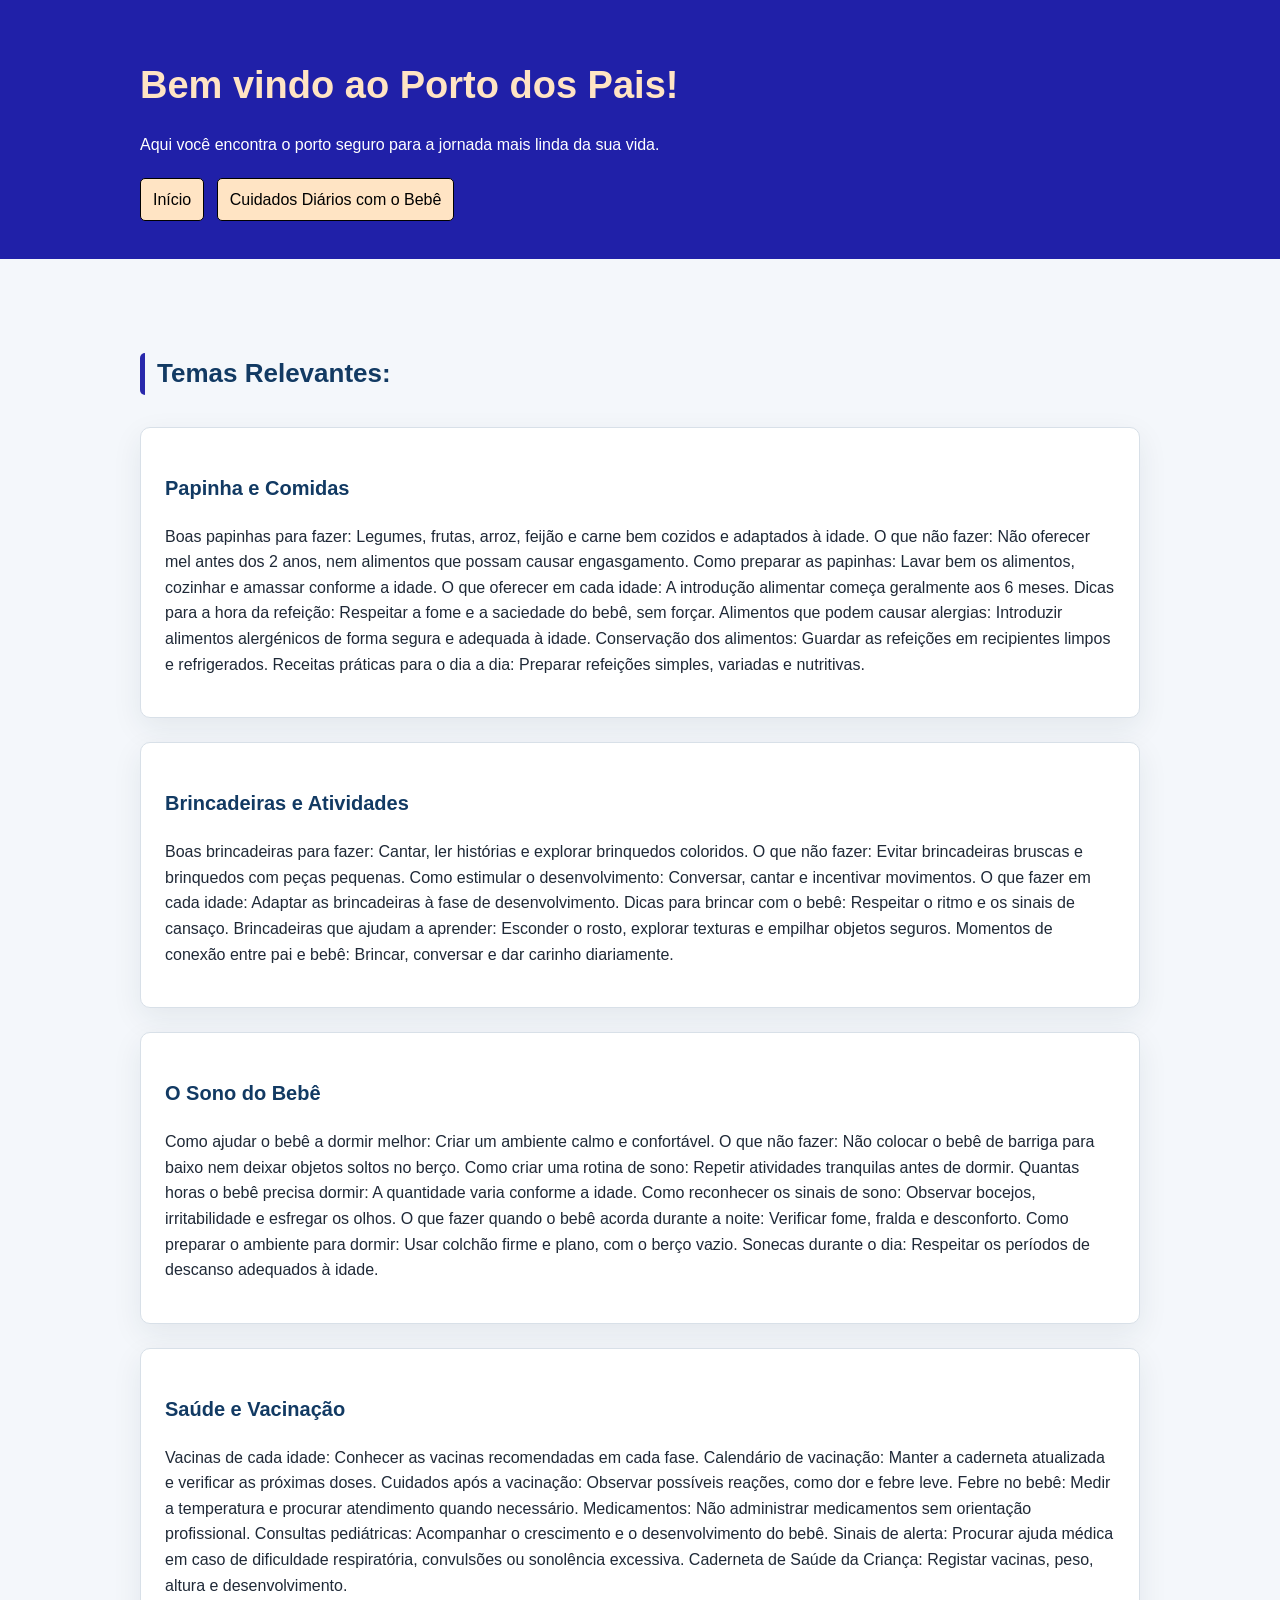
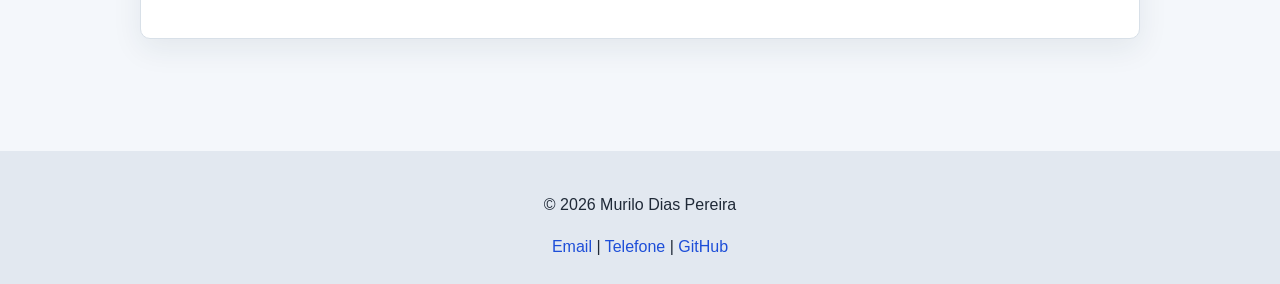
==== index.html @ 5751b0df "Criação de site para auxiliar novos pais" ====
<!DOCTYPE html>
<html lang="pt-br">

<head>
    <meta charset="UTF-8">
    <meta name="viewport" content="width=device-width, initial-scale=1.0">
    <title>Porto dos Pais</title>
    <link rel="stylesheet" href="./style/style.css">
</head>

<body>
    <header class="cabecalho">
        <div class="container">

            <h1>Bem vindo ao Porto dos Pais!</h1>

            <p class="subtitulo"> Aqui você encontra o porto seguro para a jornada mais linda da sua vida.</p>

            <nav class="menu-principal">
                <ul class="menu-lista">
                    <li><a class="menu-link" href="index.html">Início</a></li>
                    <li><a class="menu-link" href="./pages/cuidadosdiarios.html">Cuidados Diários com o Bebê</a></li>
                </ul>
            </nav>

        </div>
    </header>
    <main>
        <section class="secao">
            <div class="container">
                <h2 class="titulo-secao">Temas Relevantes:</h2>

                <div class="grade-cards">
                    <article class="card">
                        <h3>Papinha e Comidas</h3>
                        <p>Boas papinhas para fazer: Legumes, frutas, arroz, feijão e carne bem cozidos e adaptados à
                            idade.
                            O que não fazer: Não oferecer mel antes dos 2 anos, nem alimentos que possam causar
                            engasgamento.
                            Como preparar as papinhas: Lavar bem os alimentos, cozinhar e amassar conforme a idade.
                            O que oferecer em cada idade: A introdução alimentar começa geralmente aos 6 meses.
                            Dicas para a hora da refeição: Respeitar a fome e a saciedade do bebê, sem forçar.
                            Alimentos que podem causar alergias: Introduzir alimentos alergénicos de forma segura e
                            adequada à idade.
                            Conservação dos alimentos: Guardar as refeições em recipientes limpos e refrigerados.
                            Receitas práticas para o dia a dia: Preparar refeições simples, variadas e nutritivas.</p>
                    </article>
                    <article class="card">
                        <h3>Brincadeiras e Atividades</h3>
                        <p>Boas brincadeiras para fazer: Cantar, ler histórias e explorar brinquedos coloridos.
                            O que não fazer: Evitar brincadeiras bruscas e brinquedos com peças pequenas.
                            Como estimular o desenvolvimento: Conversar, cantar e incentivar movimentos.
                            O que fazer em cada idade: Adaptar as brincadeiras à fase de desenvolvimento.
                            Dicas para brincar com o bebê: Respeitar o ritmo e os sinais de cansaço.
                            Brincadeiras que ajudam a aprender: Esconder o rosto, explorar texturas e empilhar objetos
                            seguros.
                            Momentos de conexão entre pai e bebê: Brincar, conversar e dar carinho diariamente.</p>
                    </article>
                    <article class="card">
                        <h3>O Sono do Bebê</h3>
                        <p>Como ajudar o bebê a dormir melhor: Criar um ambiente calmo e confortável.
                            O que não fazer: Não colocar o bebê de barriga para baixo nem deixar objetos soltos no
                            berço.
                            Como criar uma rotina de sono: Repetir atividades tranquilas antes de dormir.
                            Quantas horas o bebê precisa dormir: A quantidade varia conforme a idade.
                            Como reconhecer os sinais de sono: Observar bocejos, irritabilidade e esfregar os olhos.
                            O que fazer quando o bebê acorda durante a noite: Verificar fome, fralda e desconforto.
                            Como preparar o ambiente para dormir: Usar colchão firme e plano, com o berço vazio.
                            Sonecas durante o dia: Respeitar os períodos de descanso adequados à idade.</p>
                    </article>
                    <article class="card">
                        <h3>Saúde e Vacinação</h3>
                        <p>Vacinas de cada idade: Conhecer as vacinas recomendadas em cada fase.
                            Calendário de vacinação: Manter a caderneta atualizada e verificar as próximas doses.
                            Cuidados após a vacinação: Observar possíveis reações, como dor e febre leve.
                            Febre no bebê: Medir a temperatura e procurar atendimento quando necessário.
                            Medicamentos: Não administrar medicamentos sem orientação profissional.
                            Consultas pediátricas: Acompanhar o crescimento e o desenvolvimento do bebê.
                            Sinais de alerta: Procurar ajuda médica em caso de dificuldade respiratória, convulsões ou
                            sonolência excessiva.
                            Caderneta de Saúde da Criança: Registar vacinas, peso, altura e desenvolvimento.</p>
                    </article>
                </div>

            </div>
        </section>
    </main>
    <footer class="rodape">
        <div class="container">
            <p>&copy; 2026 Murilo Dias Pereira</p>

            <adress>
                <a href="mailto:pereiramurilodias@gmail.com">Email</a>
                <span> | </span>
                <a href="tel:+5515987654321">Telefone</a>
                <span> | </span>
                <a href="https://github.com/MuriloDias10" target="_blank">GitHub</a>
            </adress>

        </div>
    </footer>
</body>

</html>
---- style/style.css ----
* {
    box-sizing: border-box;
}

body {
    margin: 0;

    background-color: #f4f7fb;
    color: #1f2937;

    font-family: Arial, Helvetica, sans-serif;
    font-size: 16px;
    line-height: 1.6;
}

h1,
h2,
h3 {
    color: #123a63;
}

h1 {
    font-size: 38px;
    margin-bottom: 10px;
}

h2 {
    font-size: 26px;
}

h3 {
    font-size: 20px;
}

a {
    color: #1d4ed8;
}

.container {
    width: 90%;
    max-width: 1000px;
    margin: 0 auto;
}

.cabecalho {
    background-color: #2020a8;
    color: white;
    padding: 30px 0;
}

.cabecalho h1 {
    color: bisque;
}

.subtitulo {
    max-width: 700px;
}

.menu-lista {
    margin: 20px 0 0;
    padding: 0;

    list-style: none;
}

.menu-lista li {
    display: inline-block;

    margin-right: 8px;
    margin-bottom: 8px;
}

.menu-link {
    display: inline-block;

    padding: 8px 12px;

    background-color: bisque;
    color: black;

    border: 1px solid black;
    border-radius: 5px;

    text-decoration: none;
}

.secao {
    padding: 72px 0;
}

.titulo-secao {
    margin-bottom: 32px;
    padding-left: 12px;

    border-left: 5px solid #2929ac;
    border-radius: 5px;
}

.grade-cards {
    display: grid;
    gap: 24px;
}

.card {
    padding: 24px;
    background-color: #fff;
    border: 1px solid #d8e0e8;
    border-radius: 10px;
    box-shadow: 0 10px 30px rgba(20, 45, 70, 0.08);
}

.rodape {
    margin-top: 40px;
    padding: 25px;
    background-color: #e2e8f0;
    text-align: center;
}

.rodape address {
    font-style: normal;
}

.rodape a {
    text-decoration: none;
}
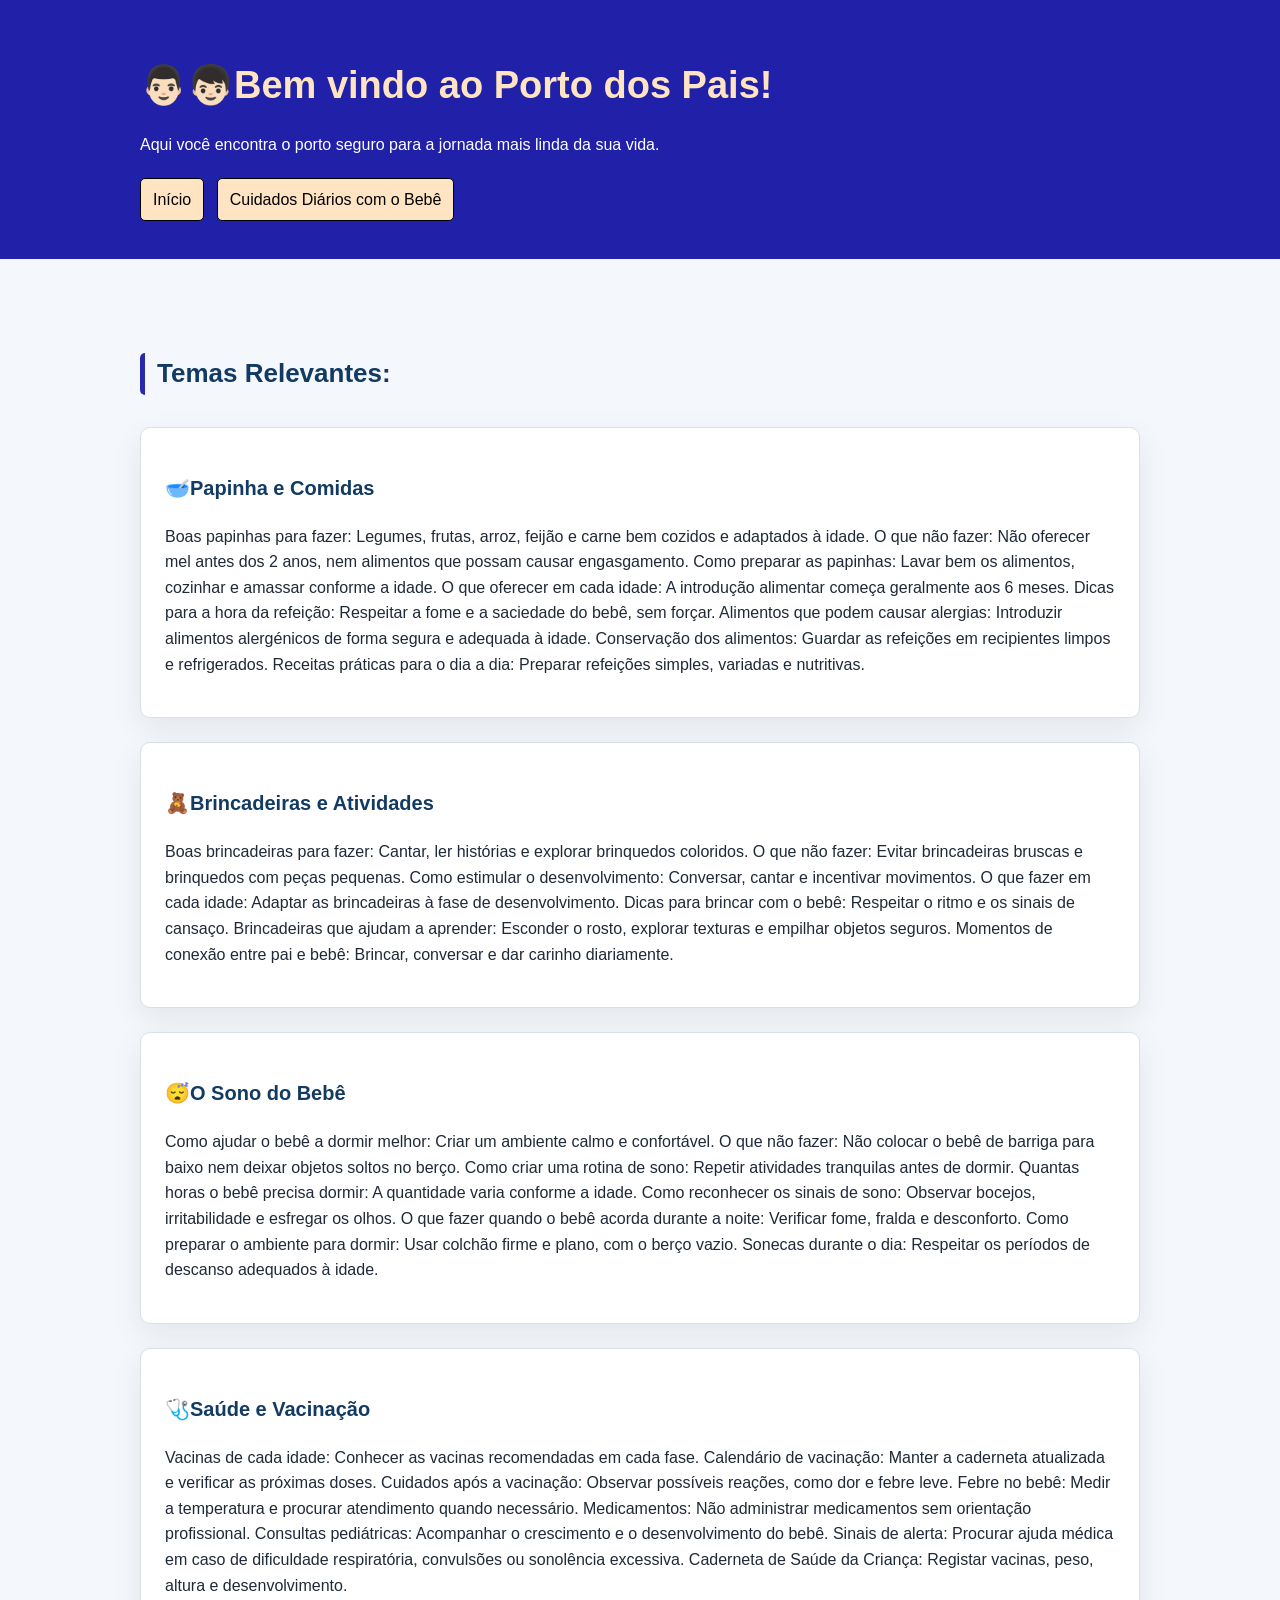
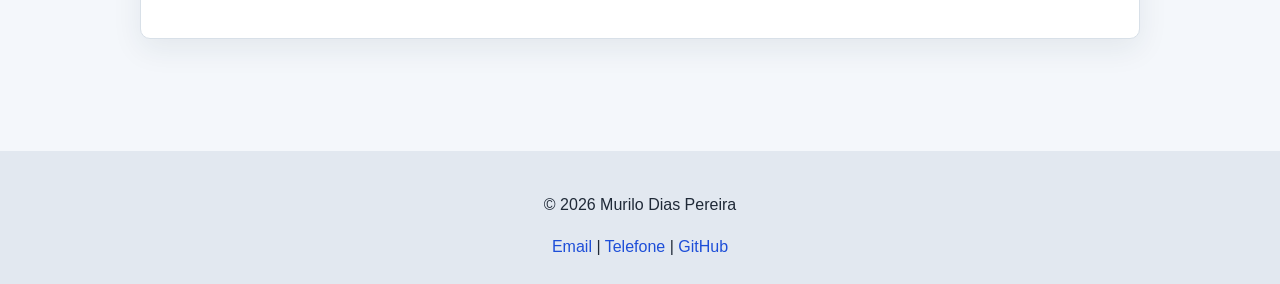
==== commit 0c234dcf: "Versão final do site" ====
--- a/index.html
+++ b/index.html
@@ -12,7 +12,7 @@
     <header class="cabecalho">
         <div class="container">
 
-            <h1>Bem vindo ao Porto dos Pais!</h1>
+            <h1>👨🏻‍👦🏻Bem vindo ao Porto dos Pais!</h1>
 
             <p class="subtitulo"> Aqui você encontra o porto seguro para a jornada mais linda da sua vida.</p>
 
@@ -32,7 +32,7 @@
 
                 <div class="grade-cards">
                     <article class="card">
-                        <h3>Papinha e Comidas</h3>
+                        <h3>🥣Papinha e Comidas</h3>
                         <p>Boas papinhas para fazer: Legumes, frutas, arroz, feijão e carne bem cozidos e adaptados à
                             idade.
                             O que não fazer: Não oferecer mel antes dos 2 anos, nem alimentos que possam causar
@@ -46,7 +46,7 @@
                             Receitas práticas para o dia a dia: Preparar refeições simples, variadas e nutritivas.</p>
                     </article>
                     <article class="card">
-                        <h3>Brincadeiras e Atividades</h3>
+                        <h3>🧸Brincadeiras e Atividades</h3>
                         <p>Boas brincadeiras para fazer: Cantar, ler histórias e explorar brinquedos coloridos.
                             O que não fazer: Evitar brincadeiras bruscas e brinquedos com peças pequenas.
                             Como estimular o desenvolvimento: Conversar, cantar e incentivar movimentos.
@@ -57,7 +57,7 @@
                             Momentos de conexão entre pai e bebê: Brincar, conversar e dar carinho diariamente.</p>
                     </article>
                     <article class="card">
-                        <h3>O Sono do Bebê</h3>
+                        <h3>😴O Sono do Bebê</h3>
                         <p>Como ajudar o bebê a dormir melhor: Criar um ambiente calmo e confortável.
                             O que não fazer: Não colocar o bebê de barriga para baixo nem deixar objetos soltos no
                             berço.
@@ -69,7 +69,7 @@
                             Sonecas durante o dia: Respeitar os períodos de descanso adequados à idade.</p>
                     </article>
                     <article class="card">
-                        <h3>Saúde e Vacinação</h3>
+                        <h3>🩺Saúde e Vacinação</h3>
                         <p>Vacinas de cada idade: Conhecer as vacinas recomendadas em cada fase.
                             Calendário de vacinação: Manter a caderneta atualizada e verificar as próximas doses.
                             Cuidados após a vacinação: Observar possíveis reações, como dor e febre leve.
